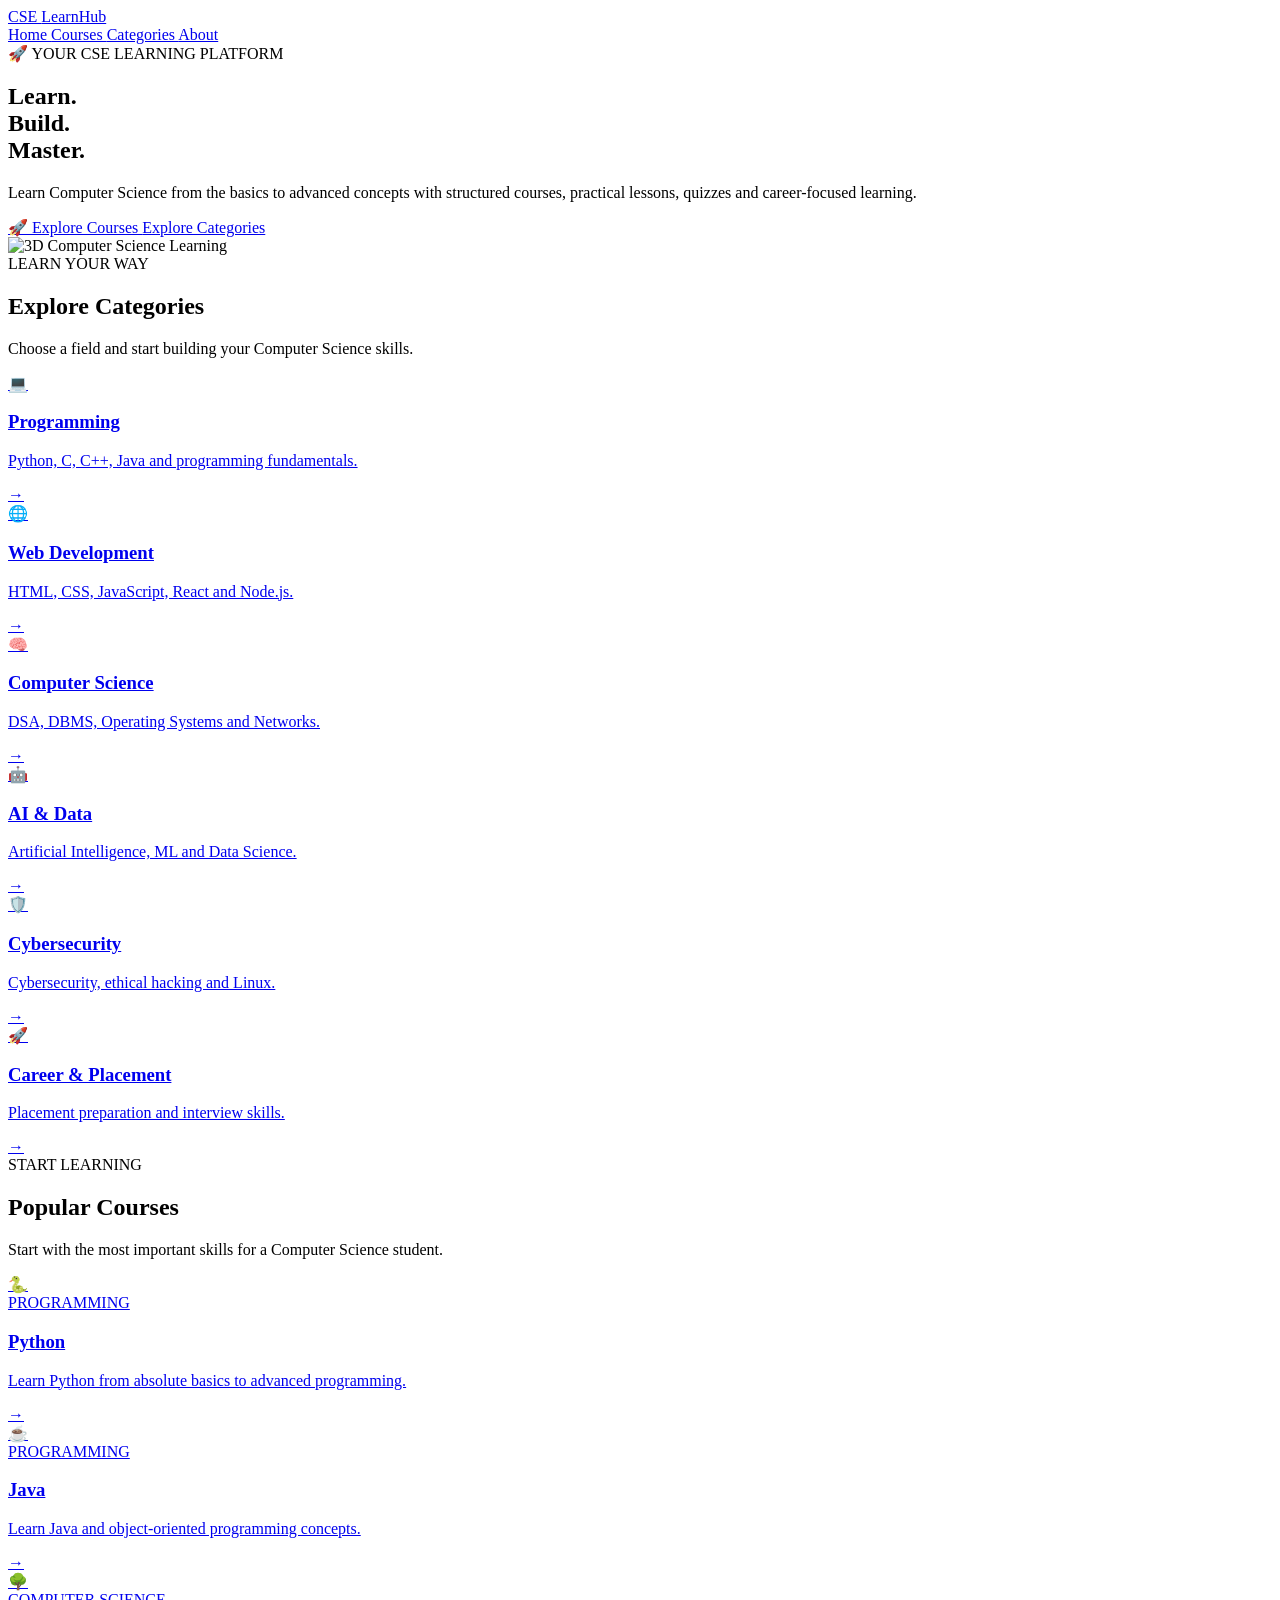
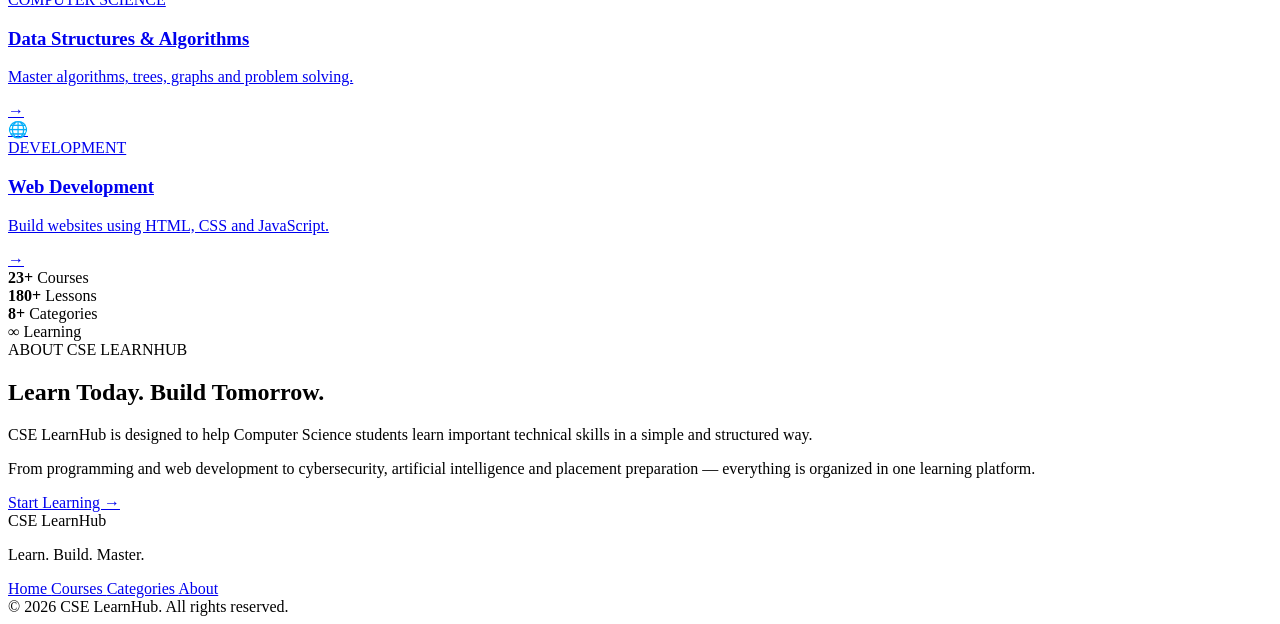
==== index.html @ 41aa68e7 "Update and rename CSE-LearnHub/index.html to index.html" ====
<!DOCTYPE html>
<html lang="en">

<head>
    <meta charset="UTF-8">
    <meta name="viewport" content="width=device-width, initial-scale=1.0">

    <title>CSE LearnHub | Learn. Build. Master.</title>

    <meta
        name="description"
        content="CSE LearnHub - Learn programming, computer science, web development, AI, cybersecurity and more."
    >

    <link rel="stylesheet" href="css/style.css">
</head>

<body>

    <!-- =========================
         CURSOR GLOW
    ========================== -->

    <div class="cursor-glow"></div>


    <!-- =========================
         NAVBAR
    ========================== -->

    <nav class="navbar">

        <a href="index.html" class="logo">
            CSE <span>LearnHub</span>
        </a>

        <div class="nav-links">

            <a href="index.html" class="active">
                Home
            </a>

            <a href="courses.html">
                Courses
            </a>

            <a href="#categories">
                Categories
            </a>

            <a href="#about">
                About
            </a>

        </div>

    </nav>


    <!-- =========================
         HERO SECTION
    ========================== -->

    <section class="hero">

        <div class="hero-content">

            <div class="hero-badge">
                🚀 YOUR CSE LEARNING PLATFORM
            </div>

            <h1>
                Learn.
                <br>

                Build.

                <br>

                <span>Master.</span>
            </h1>

            <p>
                Learn Computer Science from the basics to advanced
                concepts with structured courses, practical lessons,
                quizzes and career-focused learning.
            </p>

            <div class="hero-buttons">

                <a
                    href="courses.html"
                    class="btn btn-primary"
                >
                    🚀 Explore Courses
                </a>

                <a
                    href="#categories"
                    class="btn btn-secondary"
                >
                    Explore Categories
                </a>

            </div>

        </div>


        <!-- =========================
             3D LEARNING IMAGE
        ========================== -->

        <div class="hero-visual">

            <div class="image-ring ring-one"></div>

            <div class="image-ring ring-two"></div>

            <div class="image-ring ring-three"></div>

            <div class="learning-image-container">

                <img
                    src="assets/learning-3d.png"
                    alt="3D Computer Science Learning"
                    class="learning-3d-image"
                >

            </div>

        </div>

    </section>


    <!-- =========================
         CATEGORIES
    ========================== -->

    <section
        class="section"
        id="categories"
    >

        <div class="section-title">

            <div class="section-label">
                LEARN YOUR WAY
            </div>

            <h2>
                Explore Categories
            </h2>

            <p>
                Choose a field and start building your
                Computer Science skills.
            </p>

        </div>


        <div class="category-grid">


            <!-- Programming -->

            <a
                href="courses.html"
                class="category-card"
            >

                <div class="category-icon">
                    💻
                </div>

                <h3>
                    Programming
                </h3>

                <p>
                    Python, C, C++, Java and programming fundamentals.
                </p>

                <span class="card-arrow">
                    →
                </span>

            </a>


            <!-- Web Development -->

            <a
                href="courses.html"
                class="category-card"
            >

                <div class="category-icon">
                    🌐
                </div>

                <h3>
                    Web Development
                </h3>

                <p>
                    HTML, CSS, JavaScript, React and Node.js.
                </p>

                <span class="card-arrow">
                    →
                </span>

            </a>


            <!-- Computer Science -->

            <a
                href="courses.html"
                class="category-card"
            >

                <div class="category-icon">
                    🧠
                </div>

                <h3>
                    Computer Science
                </h3>

                <p>
                    DSA, DBMS, Operating Systems and Networks.
                </p>

                <span class="card-arrow">
                    →
                </span>

            </a>


            <!-- AI -->

            <a
                href="courses.html"
                class="category-card"
            >

                <div class="category-icon">
                    🤖
                </div>

                <h3>
                    AI & Data
                </h3>

                <p>
                    Artificial Intelligence, ML and Data Science.
                </p>

                <span class="card-arrow">
                    →
                </span>

            </a>


            <!-- Cybersecurity -->

            <a
                href="courses.html"
                class="category-card"
            >

                <div class="category-icon">
                    🛡️
                </div>

                <h3>
                    Cybersecurity
                </h3>

                <p>
                    Cybersecurity, ethical hacking and Linux.
                </p>

                <span class="card-arrow">
                    →
                </span>

            </a>


            <!-- Career -->

            <a
                href="courses.html"
                class="category-card"
            >

                <div class="category-icon">
                    🚀
                </div>

                <h3>
                    Career & Placement
                </h3>

                <p>
                    Placement preparation and interview skills.
                </p>

                <span class="card-arrow">
                    →
                </span>

            </a>

        </div>

    </section>


    <!-- =========================
         POPULAR COURSES
    ========================== -->

    <section class="section">

        <div class="section-title">

            <div class="section-label">
                START LEARNING
            </div>

            <h2>
                Popular Courses
            </h2>

            <p>
                Start with the most important skills for a
                Computer Science student.
            </p>

        </div>


        <div class="course-grid">


            <!-- Python -->

            <a
                href="course.html?course=python"
                class="course-card"
            >

                <div class="course-icon">
                    🐍
                </div>

                <div class="course-info">

                    <span class="course-tag">
                        PROGRAMMING
                    </span>

                    <h3>
                        Python
                    </h3>

                    <p>
                        Learn Python from absolute basics
                        to advanced programming.
                    </p>

                </div>

                <div class="course-arrow">
                    →
                </div>

            </a>


            <!-- Java -->

            <a
                href="course.html?course=java"
                class="course-card"
            >

                <div class="course-icon">
                    ☕
                </div>

                <div class="course-info">

                    <span class="course-tag">
                        PROGRAMMING
                    </span>

                    <h3>
                        Java
                    </h3>

                    <p>
                        Learn Java and object-oriented
                        programming concepts.
                    </p>

                </div>

                <div class="course-arrow">
                    →
                </div>

            </a>


            <!-- DSA -->

            <a
                href="course.html?course=dsa"
                class="course-card"
            >

                <div class="course-icon">
                    🌳
                </div>

                <div class="course-info">

                    <span class="course-tag">
                        COMPUTER SCIENCE
                    </span>

                    <h3>
                        Data Structures & Algorithms
                    </h3>

                    <p>
                        Master algorithms, trees, graphs
                        and problem solving.
                    </p>

                </div>

                <div class="course-arrow">
                    →
                </div>

            </a>


            <!-- Web Development -->

            <a
                href="course.html?course=html-css"
                class="course-card"
            >

                <div class="course-icon">
                    🌐
                </div>

                <div class="course-info">

                    <span class="course-tag">
                        DEVELOPMENT
                    </span>

                    <h3>
                        Web Development
                    </h3>

                    <p>
                        Build websites using HTML, CSS
                        and JavaScript.
                    </p>

                </div>

                <div class="course-arrow">
                    →
                </div>

            </a>

        </div>

    </section>


    <!-- =========================
         STATS
    ========================== -->

    <section class="stats-section">

        <div class="stats-grid">

            <div class="stat-card">

                <strong>
                    23+
                </strong>

                <span>
                    Courses
                </span>

            </div>


            <div class="stat-card">

                <strong>
                    180+
                </strong>

                <span>
                    Lessons
                </span>

            </div>


            <div class="stat-card">

                <strong>
                    8+
                </strong>

                <span>
                    Categories
                </span>

            </div>


            <div class="stat-card">

                <strong>
                    ∞
                </strong>

                <span>
                    Learning
                </span>

            </div>

        </div>

    </section>


    <!-- =========================
         ABOUT
    ========================== -->

    <section
        class="section about-section"
        id="about"
    >

        <div class="about-box">

            <div class="section-label">
                ABOUT CSE LEARNHUB
            </div>

            <h2>
                Learn Today.
                <span>Build Tomorrow.</span>
            </h2>

            <p>
                CSE LearnHub is designed to help Computer Science
                students learn important technical skills in a
                simple and structured way.
            </p>

            <p>
                From programming and web development to
                cybersecurity, artificial intelligence and
                placement preparation — everything is organized
                in one learning platform.
            </p>

            <a
                href="courses.html"
                class="btn btn-primary"
            >
                Start Learning →
            </a>

        </div>

    </section>


    <!-- =========================
         FOOTER
    ========================== -->

    <footer class="footer">

        <div class="footer-logo">
            CSE <span>LearnHub</span>
        </div>

        <p>
            Learn. Build. Master.
        </p>

        <div class="footer-links">

            <a href="index.html">
                Home
            </a>

            <a href="courses.html">
                Courses
            </a>

            <a href="#categories">
                Categories
            </a>

            <a href="#about">
                About
            </a>

        </div>

        <div class="footer-bottom">

            © 2026 CSE LearnHub. All rights reserved.

        </div>

    </footer>


    <!-- =========================
         CURSOR EFFECT
    ========================== -->

    <script>

        const cursorGlow =
            document.querySelector(".cursor-glow");

        document.addEventListener(
            "mousemove",
            function (event) {

                cursorGlow.style.left =
                    event.clientX + "px";

                cursorGlow.style.top =
                    event.clientY + "px";

            }
        );

    </script>

</body>

</html>
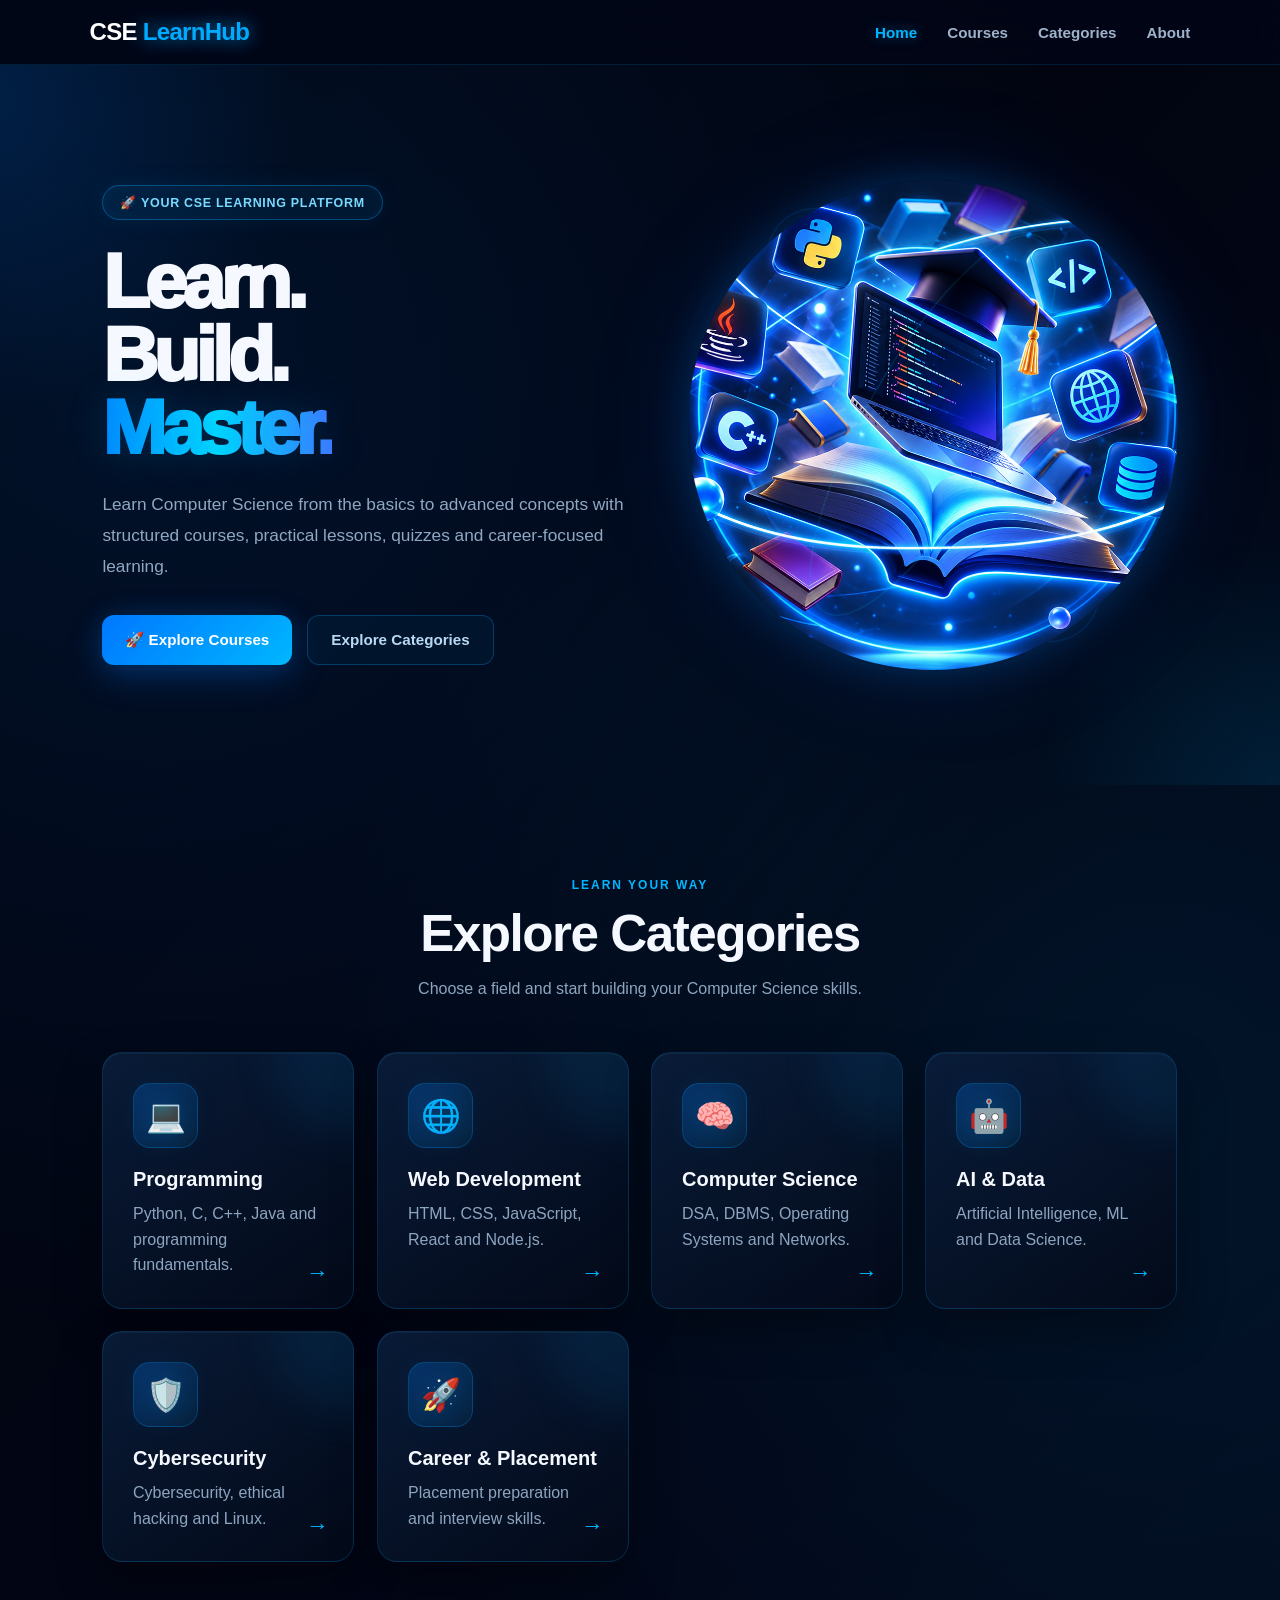
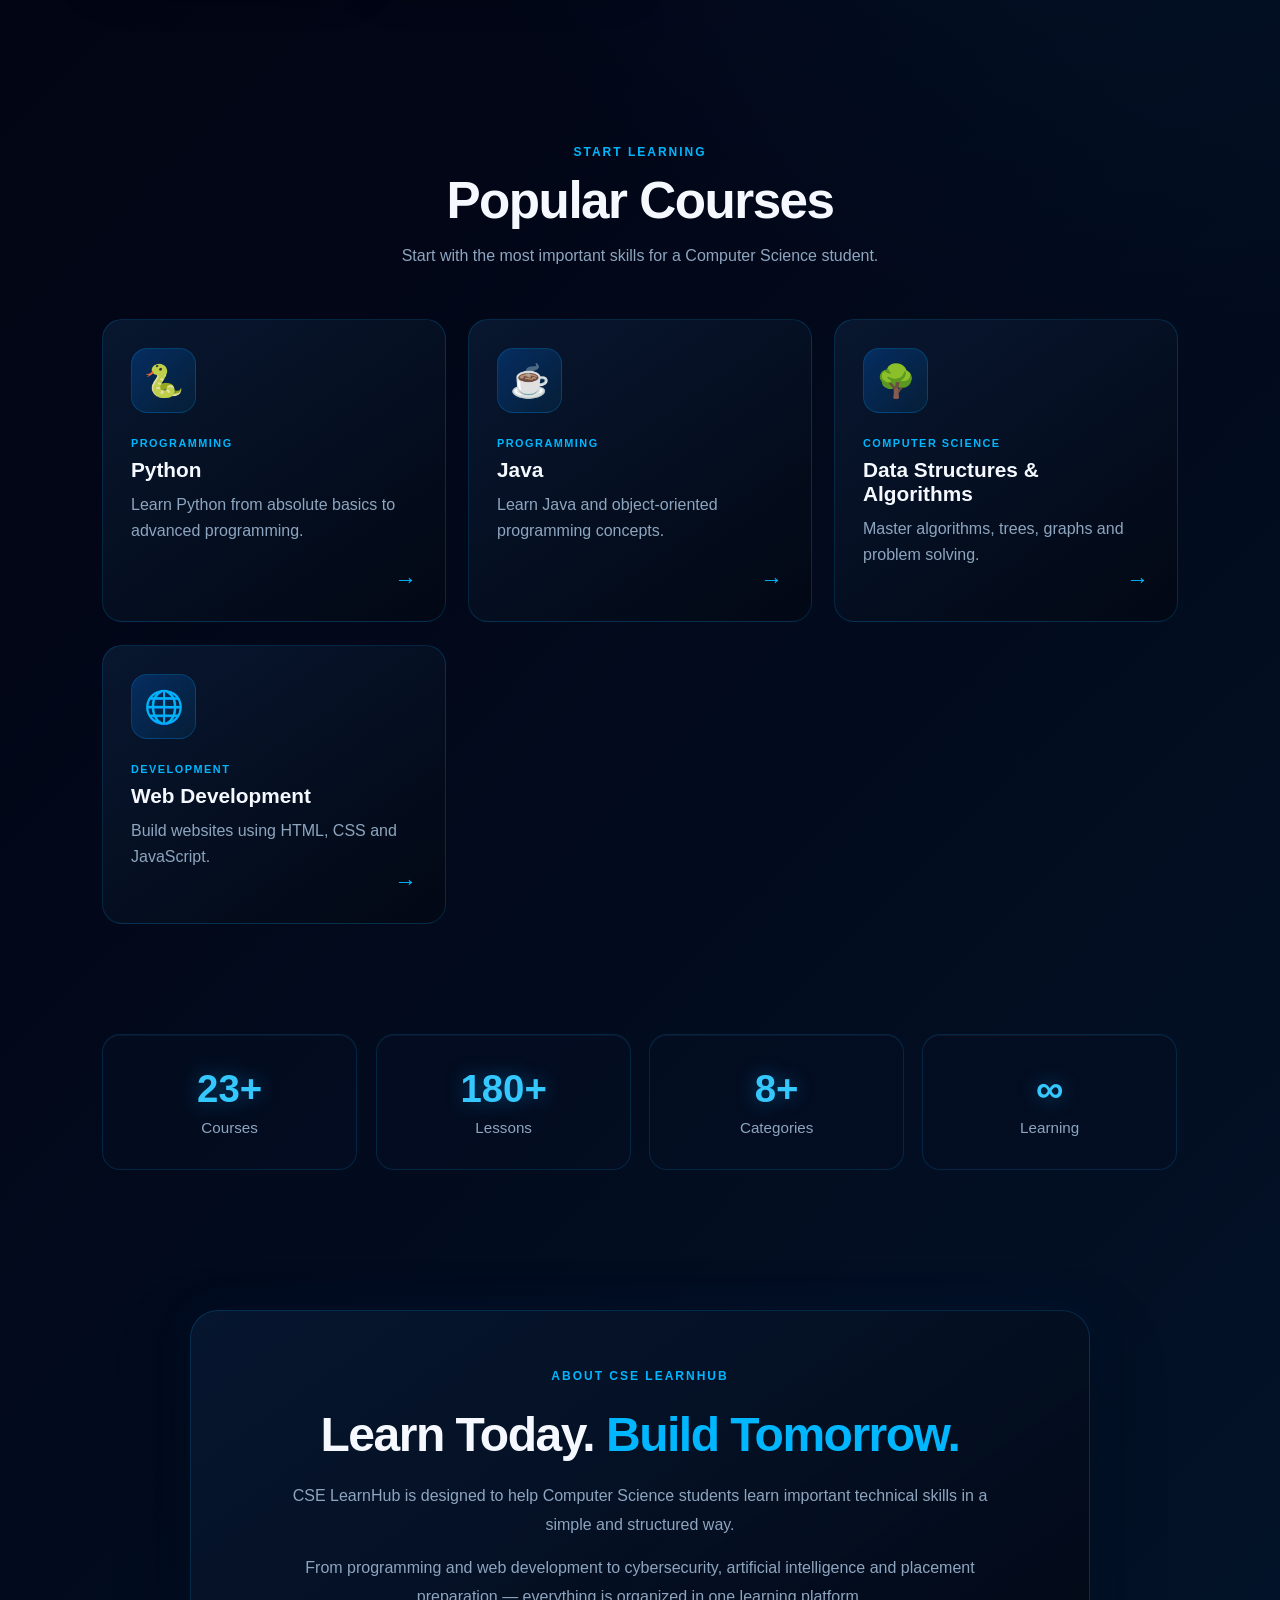
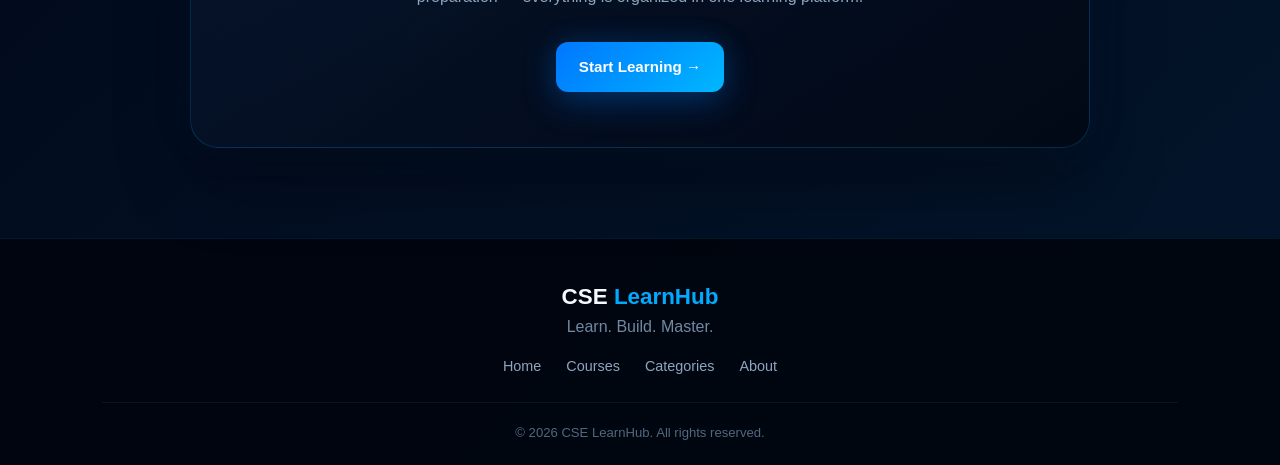
==== commit 1cb878be: "Rebuild site UI and remove the download feature Site rebuild: - Fix asset/link paths (drop the stale" ====
--- a/index.html
+++ b/index.html
@@ -33,6 +33,15 @@
         <a href="index.html" class="logo">
             CSE <span>LearnHub</span>
         </a>
+
+        <button
+            class="menu-toggle"
+            type="button"
+            aria-label="Toggle navigation"
+            aria-expanded="false"
+        >
+            &#9776;
+        </button>
 
         <div class="nav-links">
 
@@ -143,7 +152,7 @@
         id="categories"
     >
 
-        <div class="section-title">
+        <div class="section-title reveal">
 
             <div class="section-label">
                 LEARN YOUR WAY
@@ -168,7 +177,7 @@
 
             <a
                 href="courses.html"
-                class="category-card"
+                class="category-card tilt3d"
             >
 
                 <div class="category-icon">
@@ -194,7 +203,7 @@
 
             <a
                 href="courses.html"
-                class="category-card"
+                class="category-card tilt3d"
             >
 
                 <div class="category-icon">
@@ -220,7 +229,7 @@
 
             <a
                 href="courses.html"
-                class="category-card"
+                class="category-card tilt3d"
             >
 
                 <div class="category-icon">
@@ -246,7 +255,7 @@
 
             <a
                 href="courses.html"
-                class="category-card"
+                class="category-card tilt3d"
             >
 
                 <div class="category-icon">
@@ -272,7 +281,7 @@
 
             <a
                 href="courses.html"
-                class="category-card"
+                class="category-card tilt3d"
             >
 
                 <div class="category-icon">
@@ -298,7 +307,7 @@
 
             <a
                 href="courses.html"
-                class="category-card"
+                class="category-card tilt3d"
             >
 
                 <div class="category-icon">
@@ -330,7 +339,7 @@
 
     <section class="section">
 
-        <div class="section-title">
+        <div class="section-title reveal">
 
             <div class="section-label">
                 START LEARNING
@@ -355,7 +364,7 @@
 
             <a
                 href="course.html?course=python"
-                class="course-card"
+                class="course-card tilt3d"
             >
 
                 <div class="course-icon">
@@ -390,7 +399,7 @@
 
             <a
                 href="course.html?course=java"
-                class="course-card"
+                class="course-card tilt3d"
             >
 
                 <div class="course-icon">
@@ -425,7 +434,7 @@
 
             <a
                 href="course.html?course=dsa"
-                class="course-card"
+                class="course-card tilt3d"
             >
 
                 <div class="course-icon">
@@ -460,7 +469,7 @@
 
             <a
                 href="course.html?course=html-css"
-                class="course-card"
+                class="course-card tilt3d"
             >
 
                 <div class="course-icon">
@@ -503,7 +512,7 @@
 
         <div class="stats-grid">
 
-            <div class="stat-card">
+            <div class="stat-card tilt3d">
 
                 <strong>
                     23+
@@ -516,7 +525,7 @@
             </div>
 
 
-            <div class="stat-card">
+            <div class="stat-card tilt3d">
 
                 <strong>
                     180+
@@ -529,7 +538,7 @@
             </div>
 
 
-            <div class="stat-card">
+            <div class="stat-card tilt3d">
 
                 <strong>
                     8+
@@ -542,7 +551,7 @@
             </div>
 
 
-            <div class="stat-card">
+            <div class="stat-card tilt3d">
 
                 <strong>
                     ∞
@@ -568,7 +577,7 @@
         id="about"
     >
 
-        <div class="about-box">
+        <div class="about-box reveal">
 
             <div class="section-label">
                 ABOUT CSE LEARNHUB
@@ -648,28 +657,10 @@
 
 
     <!-- =========================
-         CURSOR EFFECT
-    ========================== -->
-
-    <script>
-
-        const cursorGlow =
-            document.querySelector(".cursor-glow");
-
-        document.addEventListener(
-            "mousemove",
-            function (event) {
-
-                cursorGlow.style.left =
-                    event.clientX + "px";
-
-                cursorGlow.style.top =
-                    event.clientY + "px";
-
-            }
-        );
-
-    </script>
+         SHARED SCRIPT
+    ========================== -->
+
+    <script src="js/app.js"></script>
 
 </body>
 
--- a/css/style.css
+++ b/css/style.css
@@ -0,0 +1,2644 @@
+/* =========================================================
+   CSE LEARNHUB
+   PROFESSIONAL BLACK + BLUE THEME
+========================================================= */
+
+* {
+    margin: 0;
+    padding: 0;
+    box-sizing: border-box;
+}
+
+html {
+    scroll-behavior: smooth;
+}
+
+body {
+    font-family: Inter, "Segoe UI", Arial, sans-serif;
+
+    background:
+        radial-gradient(
+            circle at 10% 10%,
+            rgba(0, 119, 255, 0.12),
+            transparent 28%
+        ),
+        radial-gradient(
+            circle at 90% 30%,
+            rgba(0, 183, 255, 0.08),
+            transparent 30%
+        ),
+        linear-gradient(
+            135deg,
+            #01030a,
+            #020617 45%,
+            #03152b
+        );
+
+    color: #f5f9ff;
+    min-height: 100vh;
+    overflow-x: hidden;
+}
+
+a {
+    color: inherit;
+    text-decoration: none;
+}
+
+button,
+input,
+select {
+    font-family: inherit;
+}
+
+::selection {
+    background: #009dff;
+    color: white;
+}
+
+
+/* =========================================================
+   SCROLLBAR
+========================================================= */
+
+::-webkit-scrollbar {
+    width: 9px;
+}
+
+::-webkit-scrollbar-track {
+    background: #020617;
+}
+
+::-webkit-scrollbar-thumb {
+    background: linear-gradient(
+        #0077ff,
+        #00b7ff
+    );
+
+    border-radius: 20px;
+}
+
+
+/* =========================================================
+   CURSOR GLOW
+========================================================= */
+
+.cursor-glow {
+    position: fixed;
+
+    width: 260px;
+    height: 260px;
+
+    border-radius: 50%;
+
+    pointer-events: none;
+
+    background:
+        radial-gradient(
+            circle,
+            rgba(0, 170, 255, 0.12),
+            rgba(0, 170, 255, 0.04) 40%,
+            transparent 70%
+        );
+
+    transform: translate(-50%, -50%);
+
+    z-index: 9999;
+
+    mix-blend-mode: screen;
+}
+
+
+/* =========================================================
+   NAVBAR
+========================================================= */
+
+.navbar {
+    position: sticky;
+    top: 0;
+    z-index: 1000;
+
+    width: 100%;
+
+    display: flex;
+    align-items: center;
+    justify-content: space-between;
+
+    padding: 18px 7%;
+
+    background: rgba(2, 6, 23, 0.78);
+
+    border-bottom:
+        1px solid
+        rgba(0, 170, 255, 0.15);
+
+    backdrop-filter: blur(18px);
+    -webkit-backdrop-filter: blur(18px);
+}
+
+.logo {
+    font-size: 1.5rem;
+    font-weight: 900;
+
+    letter-spacing: -0.7px;
+
+    color: white;
+    white-space: nowrap;
+}
+
+.logo span {
+    color: #00aaff;
+
+    text-shadow:
+        0 0 18px
+        rgba(0, 170, 255, 0.8);
+}
+
+.nav-links {
+    display: flex;
+    align-items: center;
+    gap: 30px;
+}
+
+.nav-links a {
+    color: #9eb3cb;
+
+    font-size: 0.95rem;
+    font-weight: 650;
+
+    transition:
+        color 0.3s ease,
+        transform 0.3s ease;
+}
+
+.nav-links a:hover,
+.nav-links a.active {
+    color: #00b7ff;
+
+    text-shadow:
+        0 0 14px
+        rgba(0, 183, 255, 0.45);
+}
+
+.nav-links a:hover {
+    transform: translateY(-2px);
+}
+
+
+/* =========================================================
+   HERO
+========================================================= */
+
+.hero {
+    min-height: 720px;
+
+    display: grid;
+
+    grid-template-columns:
+        1.05fr
+        0.95fr;
+
+    align-items: center;
+
+    gap: 45px;
+
+    padding: 80px 8%;
+
+    position: relative;
+
+    overflow: hidden;
+}
+
+.hero::before {
+    content: "";
+
+    position: absolute;
+
+    width: 650px;
+    height: 650px;
+
+    left: -350px;
+    top: -300px;
+
+    border-radius: 50%;
+
+    background:
+        radial-gradient(
+            circle,
+            rgba(0, 119, 255, 0.18),
+            transparent 70%
+        );
+
+    pointer-events: none;
+}
+
+.hero::after {
+    content: "";
+
+    position: absolute;
+
+    width: 500px;
+    height: 500px;
+
+    right: -250px;
+    bottom: -250px;
+
+    border-radius: 50%;
+
+    background:
+        radial-gradient(
+            circle,
+            rgba(0, 183, 255, 0.10),
+            transparent 70%
+        );
+
+    pointer-events: none;
+}
+
+
+/* =========================================================
+   HERO CONTENT
+========================================================= */
+
+.hero-content {
+    position: relative;
+    z-index: 2;
+}
+
+.hero-badge {
+    display: inline-flex;
+
+    align-items: center;
+
+    padding: 9px 17px;
+
+    border:
+        1px solid
+        rgba(0, 170, 255, 0.35);
+
+    border-radius: 999px;
+
+    background:
+        rgba(0, 170, 255, 0.07);
+
+    color: #79d9ff;
+
+    font-size: 0.78rem;
+    font-weight: 800;
+
+    letter-spacing: 0.7px;
+
+    box-shadow:
+        0 0 25px
+        rgba(0, 170, 255, 0.08),
+
+        inset 0 0 15px
+        rgba(0, 170, 255, 0.04);
+}
+
+.hero h1 {
+    margin: 25px 0;
+
+    font-size:
+        clamp(
+            3.4rem,
+            6vw,
+            6.3rem
+        );
+
+    line-height: 0.95;
+
+    letter-spacing: -5px;
+
+    font-weight: 950;
+}
+
+.hero h1 span {
+    color: transparent;
+
+    background:
+        linear-gradient(
+            90deg,
+            #0088ff,
+            #00d9ff,
+            #3d7cff
+        );
+
+    -webkit-background-clip: text;
+    background-clip: text;
+
+    text-shadow:
+        0 0 40px
+        rgba(0, 170, 255, 0.18);
+}
+
+.hero-content p {
+    max-width: 650px;
+
+    color: #91a7c1;
+
+    font-size: 1.08rem;
+
+    line-height: 1.8;
+
+    margin-bottom: 32px;
+}
+
+
+/* =========================================================
+   BUTTONS
+========================================================= */
+
+.hero-buttons {
+    display: flex;
+
+    gap: 15px;
+
+    flex-wrap: wrap;
+}
+
+.btn {
+    display: inline-flex;
+
+    align-items: center;
+    justify-content: center;
+
+    min-height: 50px;
+
+    padding: 13px 23px;
+
+    border-radius: 12px;
+
+    font-size: 0.95rem;
+    font-weight: 800;
+
+    transition: 0.35s ease;
+}
+
+.btn-primary {
+    color: white;
+
+    background:
+        linear-gradient(
+            135deg,
+            #0077ff,
+            #00b7ff
+        );
+
+    box-shadow:
+        0 10px 35px
+        rgba(0, 119, 255, 0.28),
+
+        0 0 30px
+        rgba(0, 170, 255, 0.10);
+}
+
+.btn-primary:hover {
+    transform:
+        translateY(-4px)
+        scale(1.03);
+
+    box-shadow:
+        0 18px 45px
+        rgba(0, 119, 255, 0.40),
+
+        0 0 45px
+        rgba(0, 170, 255, 0.22);
+}
+
+.btn-secondary {
+    color: #b9d9f4;
+
+    border:
+        1px solid
+        rgba(0, 170, 255, 0.28);
+
+    background:
+        rgba(0, 170, 255, 0.05);
+}
+
+.btn-secondary:hover {
+    color: white;
+
+    border-color:
+        rgba(0, 170, 255, 0.65);
+
+    background:
+        rgba(0, 170, 255, 0.09);
+
+    transform:
+        translateY(-4px);
+}
+
+
+/* =========================================================
+   3D HERO VISUAL
+========================================================= */
+
+.hero-visual {
+    min-height: 520px;
+
+    display: flex;
+
+    align-items: center;
+    justify-content: center;
+
+    position: relative;
+
+    perspective: 1100px;
+
+    transform-style: preserve-3d;
+
+    transform:
+        rotateX(var(--vrx, 0deg))
+        rotateY(var(--vry, 0deg));
+
+    transition: transform 0.25s ease-out;
+}
+
+
+/* =========================================================
+   3D IMAGE CONTAINER
+   GAP FIXED HERE
+========================================================= */
+
+.learning-image-container {
+    width: min(100%, 500px);
+
+    aspect-ratio: 1 / 1;
+
+    display: flex;
+
+    align-items: center;
+    justify-content: center;
+
+    position: relative;
+
+    z-index: 3;
+
+    border-radius: 50%;
+
+    background:
+        radial-gradient(
+            circle,
+            rgba(0, 170, 255, 0.18),
+            rgba(0, 50, 120, 0.08) 55%,
+            transparent 72%
+        );
+
+    box-shadow:
+        0 0 40px
+        rgba(0, 140, 255, 0.25),
+
+        0 0 110px
+        rgba(0, 90, 255, 0.13);
+
+    overflow: hidden;
+
+    animation:
+        learningFloat
+        5s
+        ease-in-out
+        infinite;
+}
+
+
+/* =========================================================
+   3D LEARNING IMAGE
+========================================================= */
+
+.learning-3d-image {
+    width: 115%;
+
+    height: 115%;
+
+    max-width: none;
+
+    object-fit: cover;
+
+    border-radius: 50%;
+
+    transform: scale(1.08);
+
+    filter:
+        drop-shadow(
+            0 0 25px
+            rgba(0, 170, 255, 0.55)
+        )
+
+        drop-shadow(
+            0 0 60px
+            rgba(0, 100, 255, 0.25)
+        );
+
+    transition:
+        transform
+        0.5s
+        ease;
+}
+
+.learning-image-container:hover
+.learning-3d-image {
+    transform:
+        scale(1.14);
+}
+
+
+/* =========================================================
+   ORBIT RINGS
+========================================================= */
+
+.image-ring {
+    position: absolute;
+
+    border:
+        1px solid
+        rgba(0, 183, 255, 0.30);
+
+    border-radius: 50%;
+
+    pointer-events: none;
+
+    z-index: 2;
+}
+
+.ring-one {
+    width: 510px;
+    height: 180px;
+
+    transform:
+        translateZ(-45px)
+        rotate(-25deg);
+
+    animation:
+        ringRotateOne
+        9s
+        linear
+        infinite;
+}
+
+.ring-two {
+    width: 550px;
+    height: 230px;
+
+    transform:
+        translateZ(-90px)
+        rotate(55deg);
+
+    border-color:
+        rgba(0, 119, 255, 0.22);
+
+    animation:
+        ringRotateTwo
+        12s
+        linear
+        infinite;
+}
+
+.ring-three {
+    width: 420px;
+    height: 130px;
+
+    transform:
+        translateZ(35px)
+        rotate(120deg);
+
+    border-color:
+        rgba(0, 217, 255, 0.18);
+
+    animation:
+        ringRotateThree
+        7s
+        linear
+        infinite;
+}
+
+
+@keyframes ringRotateOne {
+
+    from {
+        rotate: 0deg;
+    }
+
+    to {
+        rotate: 360deg;
+    }
+}
+
+
+@keyframes ringRotateTwo {
+
+    from {
+        rotate: 360deg;
+    }
+
+    to {
+        rotate: 0deg;
+    }
+}
+
+
+@keyframes ringRotateThree {
+
+    from {
+        rotate: 0deg;
+    }
+
+    to {
+        rotate: 360deg;
+    }
+}
+
+
+@keyframes learningFloat {
+
+    0%,
+    100% {
+        transform:
+            translateY(0);
+    }
+
+    50% {
+        transform:
+            translateY(-14px);
+    }
+}
+
+
+/* =========================================================
+   SECTIONS
+========================================================= */
+
+.section {
+    padding: 90px 8%;
+
+    position: relative;
+}
+
+.section-title {
+    text-align: center;
+
+    margin-bottom: 50px;
+}
+
+.section-label {
+    display: inline-block;
+
+    margin-bottom: 12px;
+
+    color: #00b7ff;
+
+    font-size: 0.75rem;
+
+    font-weight: 900;
+
+    letter-spacing: 2px;
+}
+
+.section-title h2 {
+    font-size:
+        clamp(
+            2rem,
+            4vw,
+            3.2rem
+        );
+
+    margin-bottom: 12px;
+
+    font-weight: 900;
+
+    letter-spacing: -1.5px;
+}
+
+.section-title p {
+    max-width: 650px;
+
+    margin: auto;
+
+    color: #8ea5bf;
+
+    line-height: 1.7;
+}
+
+
+/* =========================================================
+   CATEGORY GRID
+========================================================= */
+
+.category-grid {
+    display: grid;
+
+    grid-template-columns:
+        repeat(
+            auto-fit,
+            minmax(
+                230px,
+                1fr
+            )
+        );
+
+    gap: 22px;
+}
+
+.category-card {
+    min-height: 220px;
+
+    padding: 30px;
+
+    position: relative;
+
+    overflow: hidden;
+
+    border:
+        1px solid
+        rgba(0, 170, 255, 0.18);
+
+    border-radius: 20px;
+
+    background:
+        linear-gradient(
+            145deg,
+            rgba(10, 30, 60, 0.88),
+            rgba(3, 10, 25, 0.95)
+        );
+
+    box-shadow:
+        0 20px 45px
+        rgba(0, 0, 0, 0.35),
+
+        inset 0 1px
+        rgba(255, 255, 255, 0.04);
+
+    transform-style: preserve-3d;
+
+    transition: 0.4s ease;
+}
+
+.category-card::before {
+    content: "";
+
+    position: absolute;
+
+    width: 150px;
+    height: 150px;
+
+    right: -70px;
+    top: -70px;
+
+    border-radius: 50%;
+
+    background:
+        rgba(0, 170, 255, 0.08);
+
+    filter: blur(20px);
+}
+
+.category-card:hover {
+    transform: translateY(-6px);
+
+    border-color:
+        rgba(0, 170, 255, 0.55);
+
+    box-shadow:
+        0 30px 60px
+        rgba(0, 0, 0, 0.45),
+
+        0 0 35px
+        rgba(0, 170, 255, 0.13);
+}
+
+.category-icon {
+    width: 65px;
+    height: 65px;
+
+    display: flex;
+
+    align-items: center;
+    justify-content: center;
+
+    margin-bottom: 20px;
+
+    border-radius: 17px;
+
+    font-size: 2rem;
+
+    background:
+        linear-gradient(
+            135deg,
+            rgba(0, 119, 255, 0.25),
+            rgba(0, 183, 255, 0.07)
+        );
+
+    border:
+        1px solid
+        rgba(0, 170, 255, 0.22);
+
+    filter:
+        drop-shadow(
+            0 0 12px
+            rgba(0, 170, 255, 0.20)
+        );
+}
+
+.category-card h3 {
+    margin-bottom: 10px;
+
+    font-size: 1.25rem;
+}
+
+.category-card p {
+    color: #8ea5bf;
+
+    line-height: 1.6;
+}
+
+.card-arrow {
+    position: absolute;
+
+    right: 25px;
+    bottom: 22px;
+
+    color: #00b7ff;
+
+    font-size: 1.4rem;
+
+    transition: 0.3s ease;
+}
+
+.category-card:hover .card-arrow {
+    transform:
+        translateX(6px);
+}
+
+
+/* =========================================================
+   COURSE GRID
+========================================================= */
+
+.course-grid {
+    display: grid;
+
+    grid-template-columns:
+        repeat(
+            auto-fit,
+            minmax(
+                260px,
+                1fr
+            )
+        );
+
+    gap: 22px;
+}
+
+.course-card {
+    min-height: 260px;
+
+    padding: 28px;
+
+    display: flex;
+
+    flex-direction: column;
+
+    position: relative;
+
+    overflow: hidden;
+
+    border:
+        1px solid
+        rgba(0, 170, 255, 0.18);
+
+    border-radius: 20px;
+
+    background:
+        linear-gradient(
+            145deg,
+            rgba(9, 25, 50, 0.90),
+            rgba(2, 8, 20, 0.96)
+        );
+
+    transition: 0.4s ease;
+
+    transform-style: preserve-3d;
+}
+
+.course-card:hover {
+    transform: translateY(-6px);
+
+    border-color:
+        rgba(0, 170, 255, 0.6);
+
+    box-shadow:
+        0 25px 60px
+        rgba(0, 0, 0, 0.45),
+
+        0 0 35px
+        rgba(0, 170, 255, 0.14);
+}
+
+.course-icon {
+    width: 65px;
+    height: 65px;
+
+    display: flex;
+
+    align-items: center;
+    justify-content: center;
+
+    margin-bottom: 20px;
+
+    border-radius: 16px;
+
+    font-size: 2rem;
+
+    background:
+        linear-gradient(
+            135deg,
+            rgba(0, 119, 255, 0.25),
+            rgba(0, 183, 255, 0.07)
+        );
+
+    border:
+        1px solid
+        rgba(0, 170, 255, 0.22);
+}
+
+.course-tag {
+    color: #00b7ff;
+
+    font-size: 0.68rem;
+
+    font-weight: 900;
+
+    letter-spacing: 1.5px;
+}
+
+.course-info h3 {
+    margin: 7px 0 10px;
+
+    font-size: 1.3rem;
+}
+
+.course-info p {
+    color: #8ea5bf;
+
+    line-height: 1.6;
+}
+
+.course-arrow {
+    margin-top: auto;
+
+    align-self: flex-end;
+
+    color: #00b7ff;
+
+    font-size: 1.4rem;
+
+    transition: 0.3s ease;
+}
+
+.course-card:hover .course-arrow {
+    transform:
+        translateX(7px);
+}
+
+
+/* =========================================================
+   STATS
+========================================================= */
+
+.stats-section {
+    padding:
+        20px
+        8%
+        90px;
+}
+
+.stats-grid {
+    display: grid;
+
+    grid-template-columns:
+        repeat(
+            auto-fit,
+            minmax(
+                180px,
+                1fr
+            )
+        );
+
+    gap: 18px;
+}
+
+.stat-card {
+    padding:
+        32px
+        20px;
+
+    text-align: center;
+
+    border:
+        1px solid
+        rgba(0, 170, 255, 0.16);
+
+    border-radius: 18px;
+
+    background:
+        rgba(5, 15, 35, 0.65);
+
+    box-shadow:
+        inset 0 1px
+        rgba(255, 255, 255, 0.04);
+
+    transition: 0.3s ease;
+}
+
+.stat-card:hover {
+    transform:
+        translateY(-5px);
+
+    border-color:
+        rgba(0, 170, 255, 0.40);
+
+    box-shadow:
+        0 15px 35px
+        rgba(0, 0, 0, 0.30);
+}
+
+.stat-card strong {
+    display: block;
+
+    margin-bottom: 8px;
+
+    font-size: 2.4rem;
+
+    color: #35c8ff;
+
+    text-shadow:
+        0 0 20px
+        rgba(0, 170, 255, 0.4);
+}
+
+.stat-card span {
+    color: #8ea5bf;
+
+    font-size: 0.95rem;
+}
+
+
+/* =========================================================
+   ABOUT
+========================================================= */
+
+.about-section {
+    padding-top: 50px;
+}
+
+.about-box {
+    max-width: 900px;
+
+    margin: auto;
+
+    padding: 55px;
+
+    text-align: center;
+
+    border:
+        1px solid
+        rgba(0, 170, 255, 0.20);
+
+    border-radius: 28px;
+
+    background:
+        linear-gradient(
+            145deg,
+            rgba(8, 25, 52, 0.80),
+            rgba(2, 8, 20, 0.92)
+        );
+
+    box-shadow:
+        0 30px 70px
+        rgba(0, 0, 0, 0.35),
+
+        0 0 50px
+        rgba(0, 119, 255, 0.06);
+}
+
+.about-box h2 {
+    margin:
+        12px
+        0
+        20px;
+
+    font-size:
+        clamp(
+            2rem,
+            4vw,
+            3rem
+        );
+
+    letter-spacing:
+        -1.5px;
+}
+
+.about-box h2 span {
+    color: #00b7ff;
+}
+
+.about-box p {
+    max-width: 720px;
+
+    margin:
+        0
+        auto
+        15px;
+
+    color: #8ea5bf;
+
+    line-height: 1.8;
+}
+
+.about-box .btn {
+    margin-top: 15px;
+}
+
+
+/* =========================================================
+   FOOTER
+========================================================= */
+
+.footer {
+    padding:
+        45px
+        8%
+        25px;
+
+    text-align: center;
+
+    border-top:
+        1px solid
+        rgba(0, 170, 255, 0.12);
+
+    background:
+        rgba(1, 4, 12, 0.85);
+}
+
+.footer-logo {
+    font-size: 1.4rem;
+
+    font-weight: 900;
+
+    margin-bottom: 8px;
+}
+
+.footer-logo span {
+    color: #00aaff;
+}
+
+.footer p {
+    color: #7188a2;
+
+    margin-bottom: 22px;
+}
+
+.footer-links {
+    display: flex;
+
+    align-items: center;
+    justify-content: center;
+
+    gap: 25px;
+
+    flex-wrap: wrap;
+
+    margin-bottom: 28px;
+}
+
+.footer-links a {
+    color: #8ea5bf;
+
+    font-size: 0.9rem;
+
+    transition: 0.3s ease;
+}
+
+.footer-links a:hover {
+    color: #00b7ff;
+}
+
+.footer-bottom {
+    padding-top: 22px;
+
+    border-top:
+        1px solid
+        rgba(255, 255, 255, 0.05);
+
+    color: #52677f;
+
+    font-size: 0.82rem;
+}
+
+
+/* =========================================================
+   RESPONSIVE
+========================================================= */
+
+@media (max-width: 950px) {
+
+    .hero {
+        grid-template-columns: 1fr;
+
+        text-align: center;
+
+        padding-top: 65px;
+    }
+
+    .hero-content p {
+        margin-left: auto;
+        margin-right: auto;
+    }
+
+    .hero-buttons {
+        justify-content: center;
+    }
+
+    .hero-visual {
+        min-height: 480px;
+    }
+}
+
+
+@media (max-width: 700px) {
+
+    .navbar {
+        padding:
+            15px
+            5%;
+    }
+
+    .nav-links {
+        gap: 14px;
+    }
+
+    .nav-links a {
+        font-size: 0.82rem;
+    }
+
+    .hero {
+        padding:
+            55px
+            5%;
+    }
+
+    .hero h1 {
+        font-size: 3.4rem;
+
+        letter-spacing:
+            -2.5px;
+    }
+
+    .hero-content p {
+        font-size: 1rem;
+    }
+
+    .hero-visual {
+        min-height: 400px;
+    }
+
+
+    /* IMAGE GAP FIX */
+
+    .learning-image-container {
+        width: 360px;
+        height: 360px;
+    }
+
+    .learning-3d-image {
+        width: 120%;
+        height: 120%;
+
+        transform:
+            scale(1.10);
+    }
+
+    .learning-image-container:hover
+    .learning-3d-image {
+        transform:
+            scale(1.16);
+    }
+
+    .ring-one {
+        width: 380px;
+        height: 135px;
+    }
+
+    .ring-two {
+        width: 410px;
+        height: 165px;
+    }
+
+    .ring-three {
+        width: 320px;
+        height: 105px;
+    }
+
+    .section {
+        padding:
+            65px
+            5%;
+    }
+
+    .about-box {
+        padding:
+            35px
+            22px;
+    }
+}
+
+
+@media (max-width: 480px) {
+
+    .navbar {
+        flex-direction: column;
+
+        gap: 13px;
+    }
+
+    .nav-links {
+        gap: 12px;
+    }
+
+    .nav-links a {
+        font-size: 0.75rem;
+    }
+
+    .hero h1 {
+        font-size: 2.8rem;
+    }
+
+    .hero-buttons {
+        flex-direction: column;
+    }
+
+    .btn {
+        width: 100%;
+    }
+
+
+    /* MOBILE IMAGE GAP FIX */
+
+    .hero-visual {
+        min-height: 340px;
+    }
+
+    .learning-image-container {
+        width: 300px;
+        height: 300px;
+    }
+
+    .learning-3d-image {
+        width: 125%;
+        height: 125%;
+
+        transform:
+            scale(1.12);
+    }
+
+    .learning-image-container:hover
+    .learning-3d-image {
+        transform:
+            scale(1.18);
+    }
+
+    .ring-one {
+        width: 320px;
+        height: 115px;
+    }
+
+    .ring-two {
+        width: 345px;
+        height: 140px;
+    }
+
+    .ring-three {
+        width: 270px;
+        height: 95px;
+    }
+}
+
+
+/* =========================================================
+   MOBILE MENU BUTTON + DROPDOWN
+========================================================= */
+
+.menu-toggle {
+    display: none;
+
+    padding: 9px 15px;
+
+    border:
+        1px solid
+        rgba(0, 170, 255, 0.28);
+
+    border-radius: 12px;
+
+    background:
+        rgba(0, 170, 255, 0.08);
+
+    color: #79d9ff;
+
+    font-size: 1.4rem;
+    line-height: 1;
+
+    cursor: pointer;
+
+    transition: 0.3s ease;
+}
+
+.menu-toggle:hover {
+    border-color:
+        rgba(0, 183, 255, 0.6);
+
+    background:
+        rgba(0, 170, 255, 0.16);
+}
+
+@media (max-width: 760px) {
+
+    .menu-toggle {
+        display: block;
+    }
+
+    .navbar {
+        flex-direction: row;
+        flex-wrap: wrap;
+
+        align-items: center;
+    }
+
+    .nav-links {
+        position: absolute;
+
+        top: 100%;
+        left: 0;
+        right: 0;
+
+        flex-direction: column;
+        align-items: stretch;
+
+        gap: 0;
+
+        width: 100%;
+
+        margin: 0;
+
+        padding: 0 5%;
+
+        max-height: 0;
+
+        overflow: hidden;
+
+        background:
+            rgba(2, 6, 23, 0.98);
+
+        border-bottom:
+            1px solid
+            rgba(0, 170, 255, 0.15);
+
+        transition:
+            max-height 0.35s ease,
+            padding 0.35s ease;
+    }
+
+    .navbar.menu-open .nav-links {
+        max-height: 420px;
+
+        padding:
+            10px
+            5%
+            18px;
+    }
+
+    .nav-links a {
+        padding: 13px 0;
+
+        border-bottom:
+            1px solid
+            rgba(255, 255, 255, 0.05);
+    }
+}
+
+
+/* =========================================================
+   BACK TO TOP
+========================================================= */
+
+.back-to-top {
+    position: fixed;
+
+    right: 26px;
+    bottom: 26px;
+
+    width: 48px;
+    height: 48px;
+
+    display: flex;
+
+    align-items: center;
+    justify-content: center;
+
+    border: none;
+
+    border-radius: 50%;
+
+    background:
+        linear-gradient(
+            135deg,
+            #0077ff,
+            #00b7ff
+        );
+
+    color: white;
+
+    font-size: 1.3rem;
+
+    cursor: pointer;
+
+    opacity: 0;
+    visibility: hidden;
+
+    transform: translateY(18px);
+
+    box-shadow:
+        0 12px 30px
+        rgba(0, 140, 255, 0.35);
+
+    transition: 0.35s ease;
+
+    z-index: 2000;
+}
+
+.back-to-top.show {
+    opacity: 1;
+    visibility: visible;
+
+    transform: translateY(0);
+}
+
+.back-to-top:hover {
+    transform: translateY(-4px);
+}
+
+
+/* =========================================================
+   REVEAL ON SCROLL
+========================================================= */
+
+.reveal {
+    opacity: 0;
+
+    transform: translateY(26px);
+
+    transition:
+        opacity 0.7s ease,
+        transform 0.7s ease;
+}
+
+.reveal.visible {
+    opacity: 1;
+
+    transform: translateY(0);
+}
+
+
+/* =========================================================
+   SHARED PAGE HERO (sub pages)
+========================================================= */
+
+.page-hero {
+    position: relative;
+
+    padding: 75px 8% 25px;
+
+    text-align: center;
+}
+
+.page-hero .section-label {
+    display: inline-block;
+
+    margin-bottom: 14px;
+}
+
+.page-hero h1 {
+    font-size:
+        clamp(2rem, 5vw, 3.4rem);
+
+    font-weight: 900;
+
+    letter-spacing: -1.5px;
+
+    margin-bottom: 16px;
+}
+
+.page-hero h1 span {
+    color: #00b7ff;
+
+    text-shadow:
+        0 0 26px
+        rgba(0, 183, 255, 0.45);
+}
+
+.page-hero p {
+    max-width: 690px;
+
+    margin: auto;
+
+    color: #8ea5bf;
+
+    line-height: 1.7;
+}
+
+
+/* =========================================================
+   COURSES PAGE
+========================================================= */
+
+.container {
+    width: 86%;
+    max-width: 1400px;
+
+    margin: 45px auto 0;
+}
+
+.search-box {
+    position: relative;
+
+    max-width: 720px;
+
+    margin: 0 auto 26px;
+}
+
+.search-box input {
+    width: 100%;
+
+    padding: 16px 20px 16px 52px;
+
+    border:
+        1px solid
+        rgba(0, 170, 255, 0.22);
+
+    border-radius: 14px;
+
+    background:
+        rgba(6, 18, 40, 0.72);
+
+    color: #eaf6ff;
+
+    font-size: 1rem;
+
+    outline: none;
+
+    transition: 0.3s ease;
+}
+
+.search-box input::placeholder {
+    color: #6b8199;
+}
+
+.search-box input:focus {
+    border-color:
+        rgba(0, 183, 255, 0.65);
+
+    box-shadow:
+        0 0 30px
+        rgba(0, 170, 255, 0.18);
+}
+
+.search-icon {
+    position: absolute;
+
+    left: 20px;
+    top: 50%;
+
+    transform: translateY(-50%);
+
+    color: #00b7ff;
+
+    font-size: 1.05rem;
+
+    pointer-events: none;
+}
+
+.filters {
+    display: flex;
+    flex-wrap: wrap;
+
+    justify-content: center;
+
+    gap: 10px;
+
+    margin-bottom: 40px;
+}
+
+.filter-btn {
+    padding: 10px 18px;
+
+    border:
+        1px solid
+        rgba(0, 170, 255, 0.22);
+
+    border-radius: 999px;
+
+    background:
+        rgba(0, 170, 255, 0.05);
+
+    color: #b9d9f4;
+
+    font-size: 0.85rem;
+    font-weight: 700;
+
+    cursor: pointer;
+
+    transition: 0.3s ease;
+}
+
+.filter-btn:hover {
+    color: white;
+
+    border-color:
+        rgba(0, 183, 255, 0.55);
+
+    transform: translateY(-2px);
+}
+
+.filter-btn.active {
+    color: #041020;
+
+    background:
+        linear-gradient(
+            135deg,
+            #0077ff,
+            #00b7ff
+        );
+
+    border-color: transparent;
+
+    box-shadow:
+        0 8px 25px
+        rgba(0, 140, 255, 0.35);
+}
+
+.courses-page .course-grid {
+    display: grid;
+
+    grid-template-columns:
+        repeat(
+            auto-fill,
+            minmax(285px, 1fr)
+        );
+
+    gap: 24px;
+}
+
+.courses-page .course-card {
+    min-height: 300px;
+
+    padding: 26px;
+
+    display: flex;
+    flex-direction: column;
+
+    position: relative;
+
+    overflow: hidden;
+
+    border:
+        1px solid
+        rgba(0, 170, 255, 0.18);
+
+    border-radius: 20px;
+
+    background:
+        linear-gradient(
+            145deg,
+            rgba(9, 25, 50, 0.90),
+            rgba(2, 8, 20, 0.96)
+        );
+
+    transition: 0.4s ease;
+
+    opacity: 0;
+
+    transform: translateY(24px);
+}
+
+.courses-page .course-card.shown {
+    opacity: 1;
+
+    transform: translateY(0);
+}
+
+.courses-page .course-card:hover {
+    transform: translateY(-8px);
+
+    border-color:
+        rgba(0, 170, 255, 0.6);
+
+    box-shadow:
+        0 25px 60px
+        rgba(0, 0, 0, 0.45),
+
+        0 0 35px
+        rgba(0, 170, 255, 0.14);
+}
+
+.courses-page .course-icon {
+    width: 60px;
+    height: 60px;
+
+    display: flex;
+
+    align-items: center;
+    justify-content: center;
+
+    margin-bottom: 16px;
+
+    border-radius: 16px;
+
+    font-size: 1.9rem;
+
+    background:
+        linear-gradient(
+            135deg,
+            rgba(0, 119, 255, 0.25),
+            rgba(0, 183, 255, 0.07)
+        );
+
+    border:
+        1px solid
+        rgba(0, 170, 255, 0.22);
+}
+
+.courses-page .course-category {
+    width: fit-content;
+
+    color: #00b7ff;
+
+    font-size: 0.68rem;
+    font-weight: 900;
+
+    letter-spacing: 1.4px;
+
+    text-transform: uppercase;
+
+    margin-bottom: 10px;
+}
+
+.courses-page .course-card h2 {
+    font-size: 1.35rem;
+
+    margin-bottom: 10px;
+}
+
+.courses-page .course-card p {
+    color: #8ea5bf;
+
+    line-height: 1.6;
+
+    flex: 1;
+
+    margin-bottom: 18px;
+}
+
+.courses-page .course-info {
+    display: flex;
+
+    justify-content: space-between;
+
+    color: #7f97b1;
+
+    font-size: 0.82rem;
+
+    margin-bottom: 16px;
+}
+
+.courses-page .start-btn {
+    border: none;
+
+    padding: 13px;
+
+    border-radius: 12px;
+
+    background:
+        linear-gradient(
+            135deg,
+            #0077ff,
+            #00b7ff
+        );
+
+    color: white;
+
+    font-size: 0.92rem;
+    font-weight: 800;
+
+    cursor: pointer;
+
+    transition: 0.3s ease;
+}
+
+.courses-page .start-btn:hover {
+    transform: translateY(-2px);
+
+    box-shadow:
+        0 12px 30px
+        rgba(0, 140, 255, 0.35);
+}
+
+.empty {
+    display: none;
+
+    text-align: center;
+
+    padding: 60px 20px;
+
+    color: #8ea5bf;
+
+    font-size: 1.15rem;
+}
+
+
+/* =========================================================
+   COURSE DETAIL PAGE
+========================================================= */
+
+.wrap {
+    width: 92%;
+    max-width: 1100px;
+
+    margin: 40px auto;
+}
+
+.card {
+    margin-bottom: 22px;
+
+    padding: 28px;
+
+    border:
+        1px solid
+        rgba(0, 170, 255, 0.16);
+
+    border-radius: 18px;
+
+    background:
+        linear-gradient(
+            145deg,
+            rgba(9, 25, 50, 0.72),
+            rgba(2, 8, 20, 0.85)
+        );
+
+    box-shadow:
+        inset 0 1px
+        rgba(255, 255, 255, 0.04);
+}
+
+.card h1 {
+    font-size:
+        clamp(1.9rem, 4vw, 2.6rem);
+
+    font-weight: 900;
+
+    letter-spacing: -1px;
+
+    color: #8fb8ff;
+
+    margin-bottom: 12px;
+}
+
+.card h2 {
+    font-size: 1.35rem;
+
+    margin-bottom: 16px;
+}
+
+.muted {
+    color: #9db2c8;
+
+    line-height: 1.7;
+}
+
+.video {
+    width: 100%;
+
+    aspect-ratio: 16 / 9;
+
+    border: 0;
+
+    border-radius: 14px;
+
+    margin-top: 16px;
+
+    box-shadow:
+        0 20px 50px
+        rgba(0, 0, 0, 0.5);
+}
+
+.progress-wrap {
+    display: flex;
+
+    align-items: center;
+
+    gap: 14px;
+
+    margin-top: 18px;
+}
+
+.progress-bar {
+    flex: 1;
+
+    height: 10px;
+
+    border-radius: 999px;
+
+    background:
+        rgba(255, 255, 255, 0.08);
+
+    overflow: hidden;
+}
+
+.progress-fill {
+    width: 0;
+
+    height: 100%;
+
+    border-radius: 999px;
+
+    background:
+        linear-gradient(
+            90deg,
+            #0077ff,
+            #00d9ff
+        );
+
+    transition: width 0.4s ease;
+}
+
+.progress-text {
+    color: #8fb8ff;
+
+    font-size: 0.85rem;
+    font-weight: 800;
+
+    white-space: nowrap;
+}
+
+.lesson {
+    position: relative;
+
+    margin: 10px 0;
+
+    padding: 16px 18px;
+
+    border:
+        1px solid
+        rgba(0, 170, 255, 0.14);
+
+    border-radius: 12px;
+
+    background:
+        rgba(6, 16, 34, 0.85);
+
+    cursor: pointer;
+
+    transition: 0.3s ease;
+}
+
+.lesson:hover {
+    border-color:
+        rgba(0, 183, 255, 0.5);
+
+    background:
+        rgba(12, 28, 56, 0.9);
+
+    transform: translateX(4px);
+}
+
+.lesson.active {
+    border-color: #00b7ff;
+
+    background:
+        rgba(0, 60, 120, 0.35);
+}
+
+.lesson.done {
+    border-color:
+        rgba(0, 220, 140, 0.5);
+}
+
+.lesson-head {
+    display: flex;
+
+    align-items: center;
+
+    gap: 10px;
+}
+
+.lesson-head h3 {
+    font-size: 1rem;
+}
+
+.lesson-check {
+    margin-left: auto;
+
+    color: #00dc8c;
+
+    font-weight: 900;
+
+    opacity: 0;
+
+    transition: 0.3s ease;
+}
+
+.lesson.done .lesson-check {
+    opacity: 1;
+}
+
+.lesson p {
+    color: #8ea5bf;
+
+    font-size: 0.9rem;
+
+    line-height: 1.6;
+
+    max-height: 0;
+
+    overflow: hidden;
+
+    transition:
+        max-height 0.35s ease,
+        margin 0.35s ease;
+}
+
+.lesson.active p {
+    max-height: 260px;
+
+    margin-top: 10px;
+}
+
+.question {
+    margin: 14px 0;
+
+    padding: 18px;
+
+    border:
+        1px solid
+        rgba(0, 170, 255, 0.12);
+
+    border-radius: 12px;
+
+    background:
+        rgba(6, 16, 34, 0.85);
+}
+
+.question h3 {
+    font-size: 1rem;
+
+    margin-bottom: 12px;
+}
+
+.option {
+    display: flex;
+
+    align-items: center;
+
+    gap: 10px;
+
+    margin: 8px 0;
+
+    padding: 12px 14px;
+
+    border:
+        1px solid transparent;
+
+    border-radius: 10px;
+
+    background:
+        rgba(10, 24, 48, 0.9);
+
+    cursor: pointer;
+
+    transition: 0.25s ease;
+}
+
+.option:hover {
+    background:
+        rgba(18, 38, 70, 0.95);
+
+    border-color:
+        rgba(0, 170, 255, 0.3);
+}
+
+.option input {
+    accent-color: #00b7ff;
+}
+
+.option.correct {
+    border-color: #00dc8c;
+
+    background:
+        rgba(0, 60, 40, 0.45);
+}
+
+.option.wrong {
+    border-color: #ff5a7a;
+
+    background:
+        rgba(70, 10, 25, 0.45);
+}
+
+.explain {
+    display: none;
+
+    margin-top: 12px;
+
+    font-size: 0.88rem;
+
+    color: #9fe8c8;
+}
+
+.explain.show {
+    display: block;
+}
+
+.course-page .btn,
+.course-page .home {
+    border: none;
+
+    padding: 13px 22px;
+
+    border-radius: 12px;
+
+    background:
+        linear-gradient(
+            135deg,
+            #0077ff,
+            #00b7ff
+        );
+
+    color: white;
+
+    font-size: 0.95rem;
+    font-weight: 800;
+
+    cursor: pointer;
+
+    transition: 0.3s ease;
+}
+
+.course-page .btn:hover,
+.course-page .home:hover {
+    transform: translateY(-2px);
+
+    box-shadow:
+        0 12px 30px
+        rgba(0, 140, 255, 0.35);
+}
+
+.error {
+    text-align: center;
+}
+
+.error p {
+    color: #9db2c8;
+
+    margin: 10px 0 20px;
+}
+
+.back-link {
+    display: inline-flex;
+
+    align-items: center;
+
+    gap: 6px;
+
+    color: #b9d9f4;
+
+    font-size: 0.92rem;
+    font-weight: 650;
+
+    transition: 0.3s ease;
+}
+
+.back-link:hover {
+    color: #00b7ff;
+}
+
+
+@media (max-width: 700px) {
+
+    .container,
+    .wrap {
+        width: 92%;
+    }
+
+    .page-hero {
+        padding:
+            55px
+            5%
+            15px;
+    }
+
+    .card {
+        padding: 20px;
+    }
+}
+
+
+/* =========================================================
+   3D PLATFORM FX
+========================================================= */
+
+.tilt3d {
+    transform:
+        perspective(850px)
+        rotateX(var(--rx, 0deg))
+        rotateY(var(--ry, 0deg));
+
+    transform-style: preserve-3d;
+
+    will-change: transform;
+
+    transition:
+        transform 0.12s ease-out,
+        border-color 0.3s ease,
+        box-shadow 0.3s ease,
+        opacity 0.6s ease;
+}
+
+.tilt3d.settle {
+    transition:
+        transform 0.5s ease-out,
+        border-color 0.3s ease,
+        box-shadow 0.3s ease;
+}
+
+.tilt3d .category-icon,
+.tilt3d .course-icon {
+    transform: translateZ(30px);
+}
+
+.category-card:hover,
+.course-card:hover {
+    transform: translateY(-6px);
+}
+
+.courses-page .course-card {
+    transform:
+        perspective(900px)
+        rotateX(var(--rx, 0deg))
+        rotateY(var(--ry, 0deg));
+
+    transform-style: preserve-3d;
+}
+
+.courses-page .course-card.shown {
+    opacity: 1;
+}
+
+.courses-page .course-card:hover {
+    transform:
+        perspective(900px)
+        rotateX(var(--rx, 0deg))
+        rotateY(var(--ry, 0deg));
+}
+
+.btn-primary:hover {
+    transform:
+        perspective(600px)
+        rotateX(-5deg)
+        translateY(-4px)
+        scale(1.03);
+}
+
+.btn-secondary:hover {
+    transform:
+        perspective(600px)
+        rotateX(6deg)
+        translateY(-4px);
+}
+
+
+/* =========================================================
+   3D HERO TEXT
+========================================================= */
+
+.hero-content {
+    perspective: 800px;
+}
+
+.hero h1 span {
+    display: inline-block;
+
+    transform-style: preserve-3d;
+}
+
+@keyframes heroTextReveal {
+
+    from {
+        opacity: 0;
+
+        transform:
+            perspective(600px)
+            rotateX(40deg)
+            translateZ(-80px);
+    }
+
+    to {
+        opacity: 1;
+
+        transform:
+            perspective(600px)
+            rotateX(0deg)
+            translateZ(0);
+    }
+}
+
+.hero h1 span {
+    animation:
+        heroTextReveal
+        0.9s
+        cubic-bezier(0.22, 1, 0.36, 1)
+        both;
+}
+
+
+/* =========================================================
+   CUSTOM CURSOR
+========================================================= */
+
+@media (pointer: fine) {
+
+    body.custom-cursor,
+    body.custom-cursor a,
+    body.custom-cursor button,
+    body.custom-cursor .tilt3d,
+    body.custom-cursor .category-card,
+    body.custom-cursor .course-card,
+    body.custom-cursor .lesson,
+    body.custom-cursor .option {
+        cursor: none;
+    }
+
+    body.custom-cursor input,
+    body.custom-cursor textarea,
+    body.custom-cursor select {
+        cursor: auto;
+    }
+}
+
+.cursor-glow {
+    opacity: 0;
+
+    transition: opacity 0.4s ease;
+}
+
+.custom-cursor .cursor-glow {
+    opacity: 1;
+}
+
+.cursor-dot,
+.cursor-ring {
+    position: fixed;
+
+    top: 0;
+    left: 0;
+
+    border-radius: 50%;
+
+    pointer-events: none;
+
+    opacity: 0;
+
+    z-index: 10000;
+
+    will-change: transform;
+
+    transition: opacity 0.3s ease;
+}
+
+/* 3D depth for the trailing ring drops below */
+
+.custom-cursor .cursor-ring {
+    transform-style: preserve-3d;
+}
+
+.custom-cursor .cursor-dot,
+.custom-cursor .cursor-ring {
+    opacity: 1;
+}
+
+.cursor-dot {
+    width: 7px;
+    height: 7px;
+
+    background: #00e0ff;
+
+    box-shadow:
+        0 0 12px
+        rgba(0, 224, 255, 0.9);
+}
+
+.cursor-ring {
+    width: 38px;
+    height: 38px;
+
+    border:
+        1.5px solid
+        rgba(0, 183, 255, 0.7);
+
+    background:
+        rgba(0, 183, 255, 0.05);
+
+    box-shadow:
+        0 0 18px
+        rgba(0, 183, 255, 0.25),
+
+        inset 0 0 12px
+        rgba(0, 224, 255, 0.18);
+
+    transition:
+        opacity 0.3s ease,
+        width 0.25s ease,
+        height 0.25s ease,
+        border-color 0.25s ease,
+        background 0.25s ease;
+}
+
+.cursor-ring.active {
+    width: 62px;
+    height: 62px;
+
+    border-color:
+        rgba(0, 224, 255, 0.9);
+
+    background:
+        rgba(0, 183, 255, 0.14);
+
+    box-shadow:
+        0 0 26px
+        rgba(0, 183, 255, 0.35);
+}
+
+.cursor-dot.hidden,
+.cursor-ring.hidden {
+    opacity: 0 !important;
+}
+
+.cursor-pulse {
+    position: fixed;
+
+    width: 40px;
+    height: 40px;
+
+    border:
+        2px solid
+        rgba(0, 224, 255, 0.8);
+
+    border-radius: 50%;
+
+    pointer-events: none;
+
+    z-index: 9999;
+
+    transform: translate(-50%, -50%);
+
+    animation:
+        cursorPulse
+        0.5s
+        ease-out
+        forwards;
+}
+
+@keyframes cursorPulse {
+
+    from {
+        opacity: 0.9;
+
+        transform:
+            translate(-50%, -50%)
+            scale(1);
+    }
+
+    to {
+        opacity: 0;
+
+        transform:
+            translate(-50%, -50%)
+            scale(2.6);
+    }
+}
+
+@media (pointer: coarse) {
+
+    .cursor-dot,
+    .cursor-ring,
+    .cursor-pulse {
+        display: none;
+    }
+}
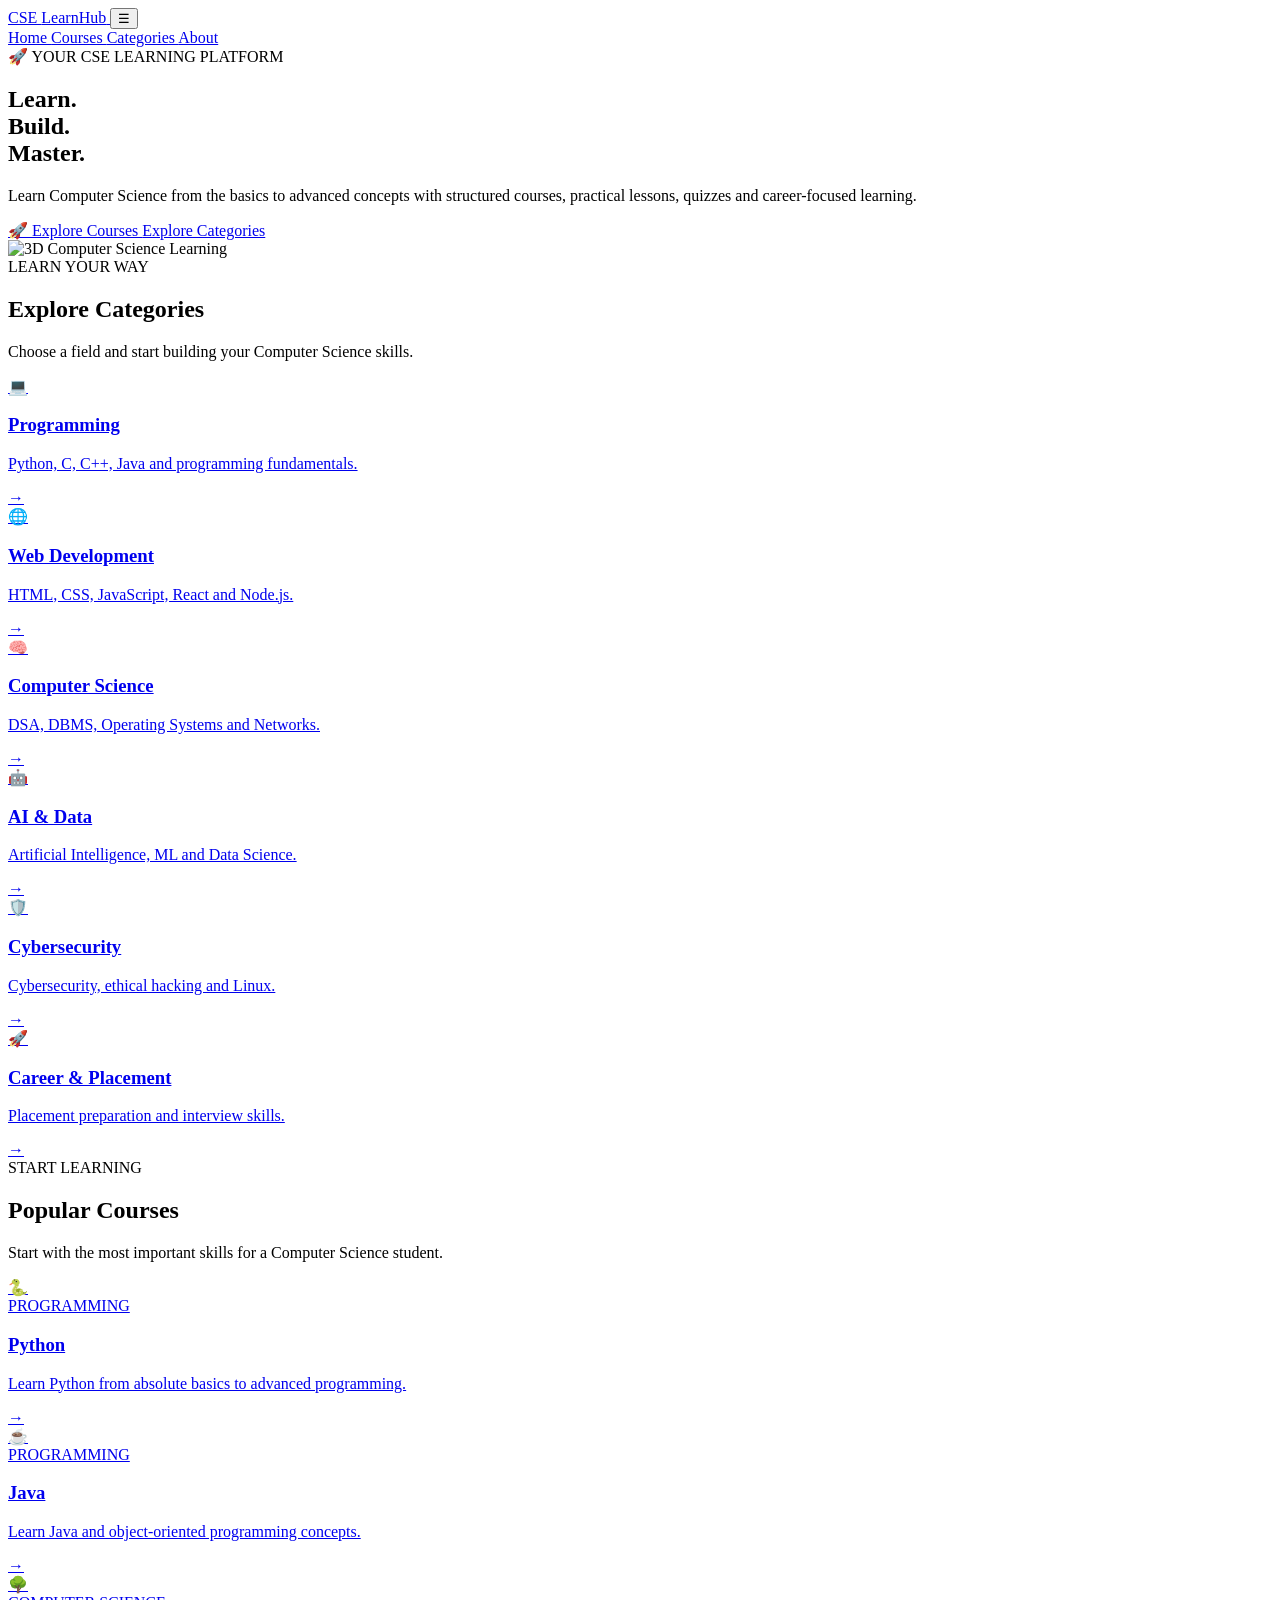
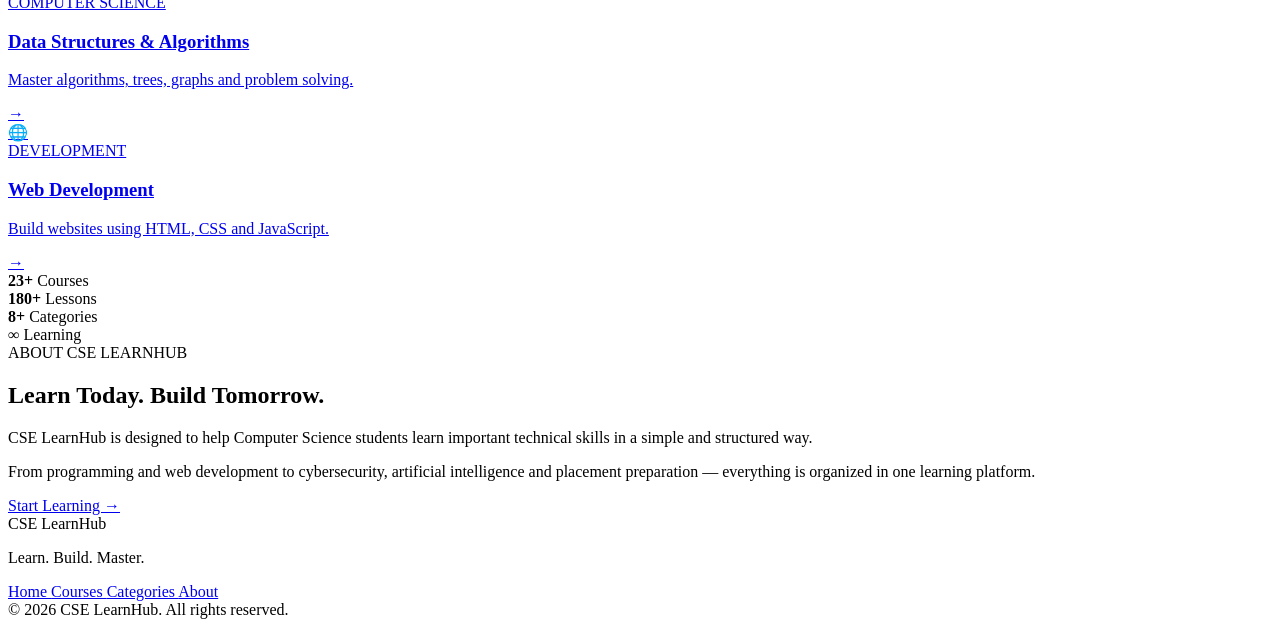
==== commit 076fa17f: "Fix asset paths in index.html Updated file paths for CSS and image assets in index.html." ====
--- a/index.html
+++ b/index.html
@@ -12,7 +12,7 @@
         content="CSE LearnHub - Learn programming, computer science, web development, AI, cybersecurity and more."
     >
 
-    <link rel="stylesheet" href="css/style.css">
+    <link rel="stylesheet" href="/learn-hub/css/style.css">
 </head>
 
 <body>
@@ -131,7 +131,7 @@
             <div class="learning-image-container">
 
                 <img
-                    src="assets/learning-3d.png"
+                    src="/learn-hub/assets/learning-3d.png"
                     alt="3D Computer Science Learning"
                     class="learning-3d-image"
                 >
@@ -660,7 +660,7 @@
          SHARED SCRIPT
     ========================== -->
 
-    <script src="js/app.js"></script>
+    <script src="/learn-hub/js/app.js"></script>
 
 </body>
 
